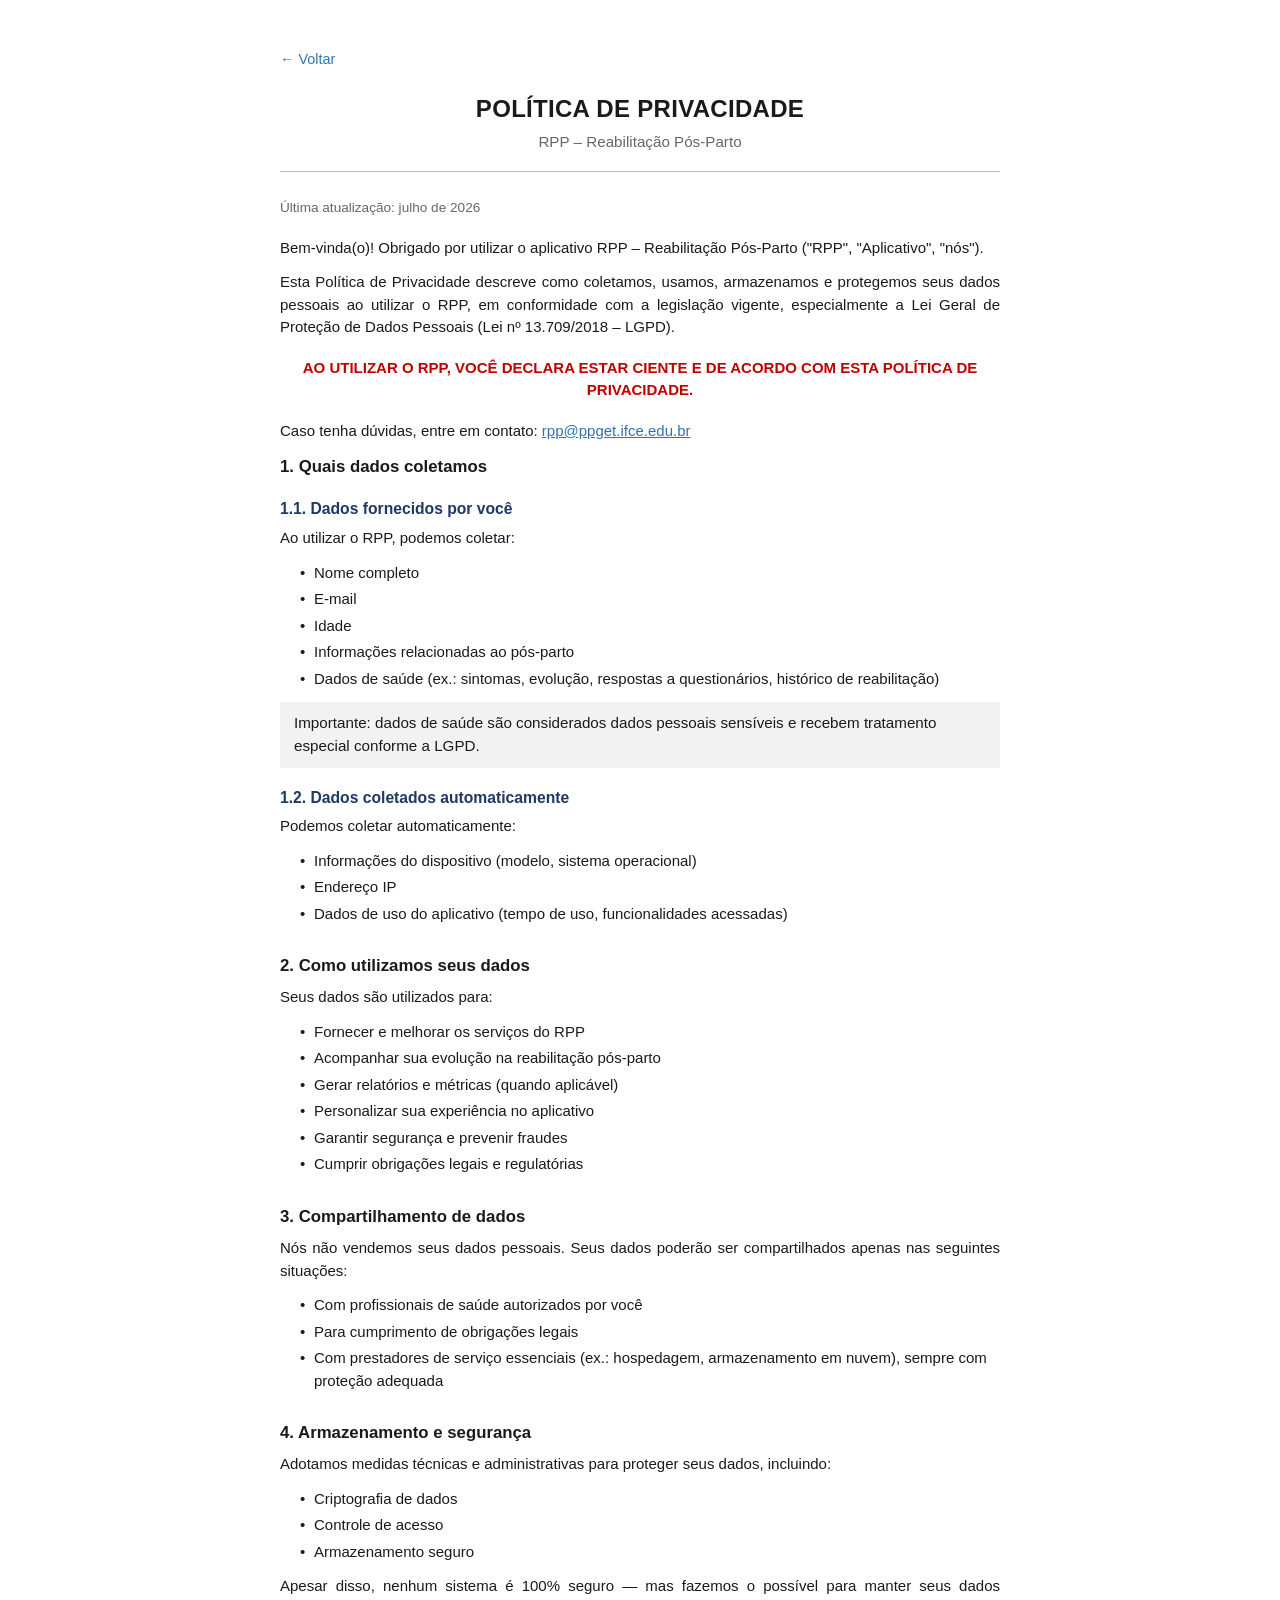
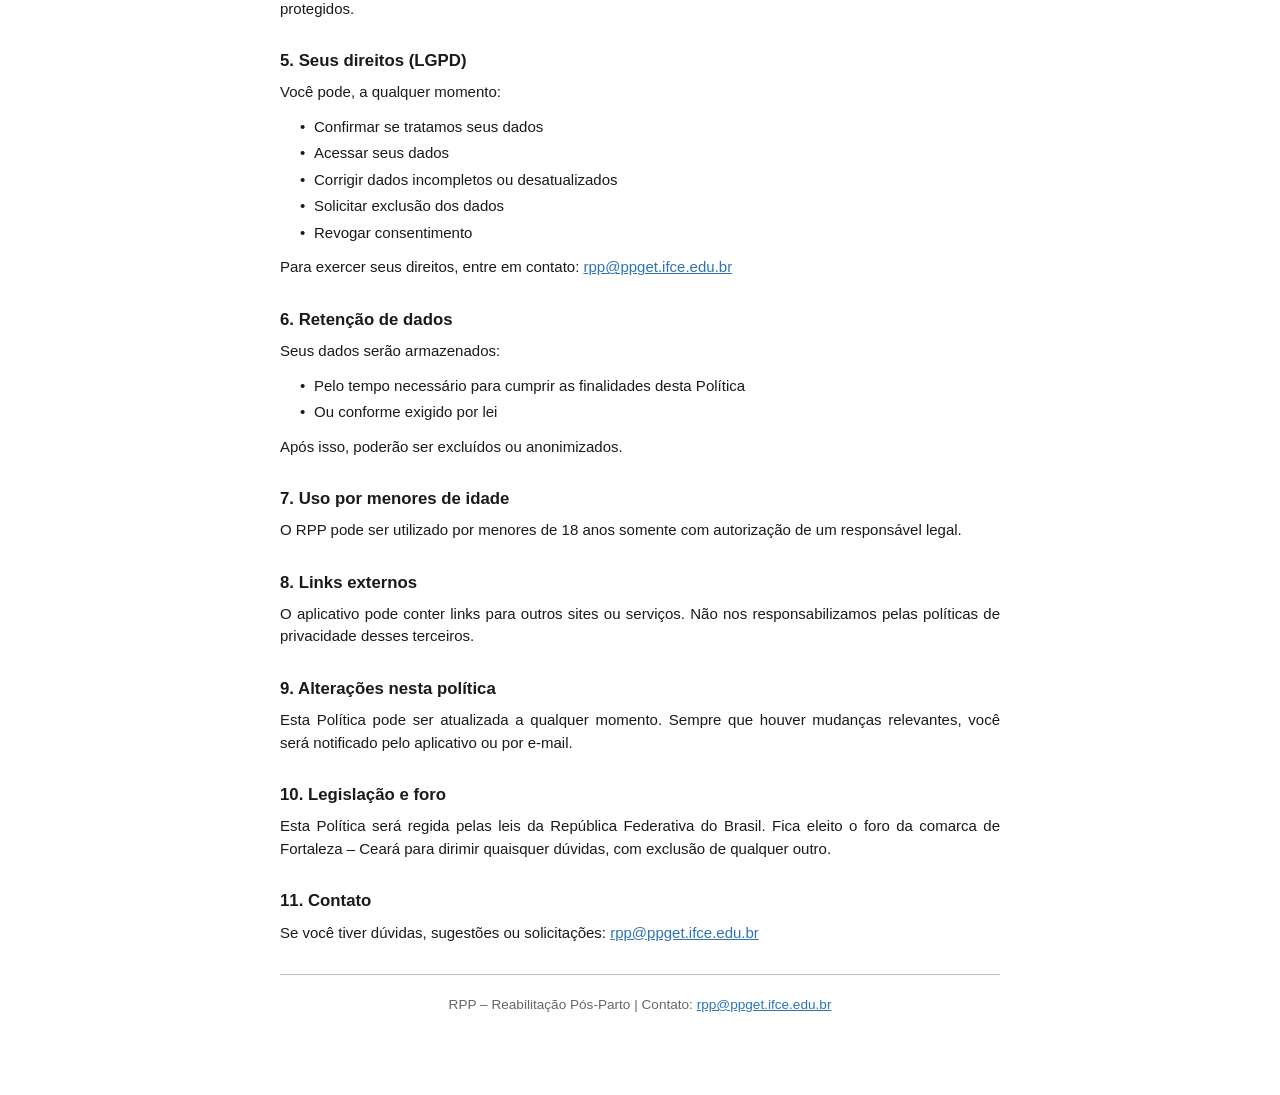
==== privacidade.html @ 52b76fd6 "Documentos legais RPP" ====
<!DOCTYPE html>
<html lang="pt-BR">
<head>
<meta charset="UTF-8">
<meta name="viewport" content="width=device-width, initial-scale=1.0">
<title>Política de Privacidade | RPP – Reabilitação Pós-Parto</title>
<link rel="stylesheet" href="style.css">
</head>
<body>
  <div class="container">
    <a class="back-link" href="index.html">&larr; Voltar</a>

    <h1 class="doc-title">POLÍTICA DE PRIVACIDADE</h1>
    <p class="doc-subtitle">RPP – Reabilitação Pós-Parto</p>
    <hr>

    <p class="updated">Última atualização: julho de 2026</p>

    <p>Bem-vinda(o)! Obrigado por utilizar o aplicativo RPP – Reabilitação Pós-Parto ("RPP", "Aplicativo", "nós").</p>

    <p>Esta Política de Privacidade descreve como coletamos, usamos, armazenamos e protegemos seus dados pessoais ao utilizar o RPP, em conformidade com a legislação vigente, especialmente a Lei Geral de Proteção de Dados Pessoais (Lei nº 13.709/2018 – LGPD).</p>

    <p class="warning">AO UTILIZAR O RPP, VOCÊ DECLARA ESTAR CIENTE E DE ACORDO COM ESTA POLÍTICA DE PRIVACIDADE.</p>

    <p>Caso tenha dúvidas, entre em contato: <a href="mailto:rpp@ppget.ifce.edu.br">rpp@ppget.ifce.edu.br</a></p>

      <h2>1. Quais dados coletamos</h2>

      <h3>1.1. Dados fornecidos por você</h3>
      <p>Ao utilizar o RPP, podemos coletar:</p>
      <ul>
        <li>Nome completo</li>
        <li>E-mail</li>
        <li>Idade</li>
        <li>Informações relacionadas ao pós-parto</li>
        <li>Dados de saúde (ex.: sintomas, evolução, respostas a questionários, histórico de reabilitação)</li>
      </ul>
      <div class="highlight">Importante: dados de saúde são considerados dados pessoais sensíveis e recebem tratamento especial conforme a LGPD.</div>

      <h3>1.2. Dados coletados automaticamente</h3>
      <p>Podemos coletar automaticamente:</p>
      <ul>
        <li>Informações do dispositivo (modelo, sistema operacional)</li>
        <li>Endereço IP</li>
        <li>Dados de uso do aplicativo (tempo de uso, funcionalidades acessadas)</li>
      </ul>

      <h2>2. Como utilizamos seus dados</h2>
      <p>Seus dados são utilizados para:</p>
      <ul>
        <li>Fornecer e melhorar os serviços do RPP</li>
        <li>Acompanhar sua evolução na reabilitação pós-parto</li>
        <li>Gerar relatórios e métricas (quando aplicável)</li>
        <li>Personalizar sua experiência no aplicativo</li>
        <li>Garantir segurança e prevenir fraudes</li>
        <li>Cumprir obrigações legais e regulatórias</li>
      </ul>

      <h2>3. Compartilhamento de dados</h2>
      <p>Nós não vendemos seus dados pessoais. Seus dados poderão ser compartilhados apenas nas seguintes situações:</p>
      <ul>
        <li>Com profissionais de saúde autorizados por você</li>
        <li>Para cumprimento de obrigações legais</li>
        <li>Com prestadores de serviço essenciais (ex.: hospedagem, armazenamento em nuvem), sempre com proteção adequada</li>
      </ul>

      <h2>4. Armazenamento e segurança</h2>
      <p>Adotamos medidas técnicas e administrativas para proteger seus dados, incluindo:</p>
      <ul>
        <li>Criptografia de dados</li>
        <li>Controle de acesso</li>
        <li>Armazenamento seguro</li>
      </ul>
      <p>Apesar disso, nenhum sistema é 100% seguro — mas fazemos o possível para manter seus dados protegidos.</p>

      <h2>5. Seus direitos (LGPD)</h2>
      <p>Você pode, a qualquer momento:</p>
      <ul>
        <li>Confirmar se tratamos seus dados</li>
        <li>Acessar seus dados</li>
        <li>Corrigir dados incompletos ou desatualizados</li>
        <li>Solicitar exclusão dos dados</li>
        <li>Revogar consentimento</li>
      </ul>
      <p>Para exercer seus direitos, entre em contato: <a href="mailto:rpp@ppget.ifce.edu.br">rpp@ppget.ifce.edu.br</a></p>

      <h2>6. Retenção de dados</h2>
      <p>Seus dados serão armazenados:</p>
      <ul>
        <li>Pelo tempo necessário para cumprir as finalidades desta Política</li>
        <li>Ou conforme exigido por lei</li>
      </ul>
      <p>Após isso, poderão ser excluídos ou anonimizados.</p>

      <h2>7. Uso por menores de idade</h2>
      <p>O RPP pode ser utilizado por menores de 18 anos somente com autorização de um responsável legal.</p>

      <h2>8. Links externos</h2>
      <p>O aplicativo pode conter links para outros sites ou serviços. Não nos responsabilizamos pelas políticas de privacidade desses terceiros.</p>

      <h2>9. Alterações nesta política</h2>
      <p>Esta Política pode ser atualizada a qualquer momento. Sempre que houver mudanças relevantes, você será notificado pelo aplicativo ou por e-mail.</p>

      <h2>10. Legislação e foro</h2>
      <p>Esta Política será regida pelas leis da República Federativa do Brasil. Fica eleito o foro da comarca de Fortaleza – Ceará para dirimir quaisquer dúvidas, com exclusão de qualquer outro.</p>

    <h2>11. Contato</h2>
    <p>Se você tiver dúvidas, sugestões ou solicitações: <a href="mailto:rpp@ppget.ifce.edu.br">rpp@ppget.ifce.edu.br</a></p>

    <footer>
      RPP – Reabilitação Pós-Parto | Contato: <a href="mailto:rpp@ppget.ifce.edu.br">rpp@ppget.ifce.edu.br</a>
    </footer>
  </div>
</body>
</html>
---- style.css ----
:root {
  --text: #1a1a1a;
  --muted: #666666;
  --h1: #1a1a1a;
  --h2: #1f3864;
  --link: #2e74b5;
  --warn: #c00000;
  --rule: #bfbfbf;
  --highlight-bg: #f2f2f2;
}

* {
  box-sizing: border-box;
}

body {
  margin: 0;
  font-family: Arial, Helvetica, sans-serif;
  background: #ffffff;
  color: var(--text);
  line-height: 1.5;
  font-size: 15px;
}

.container {
  max-width: 800px;
  margin: 0 auto;
  padding: 48px 40px 40px;
}

.doc-title {
  text-align: center;
  margin: 0 0 4px;
  font-size: 1.5rem;
  font-weight: bold;
  color: var(--h1);
  letter-spacing: 0.3px;
}

.doc-subtitle {
  text-align: center;
  margin: 0 0 18px;
  color: var(--muted);
  font-size: 0.95rem;
}

hr {
  border: none;
  border-top: 1px solid var(--rule);
  margin: 0 0 26px;
}

h2 {
  color: var(--h1);
  font-size: 1.05rem;
  font-weight: bold;
  margin-top: 28px;
  margin-bottom: 8px;
}

h2:first-of-type {
  margin-top: 0;
}

h3 {
  color: var(--h2);
  font-size: 0.98rem;
  font-weight: bold;
  margin-top: 18px;
  margin-bottom: 6px;
}

p {
  margin: 0 0 12px;
  text-align: justify;
}

ul {
  margin: 0 0 12px;
  padding-left: 20px;
  list-style: none;
}

li {
  margin-bottom: 4px;
  position: relative;
  padding-left: 14px;
}

li::before {
  content: "•";
  position: absolute;
  left: 0;
}

.warning {
  color: var(--warn);
  font-weight: bold;
  text-align: center;
  margin: 18px 0;
}

.highlight {
  background: var(--highlight-bg);
  padding: 10px 14px;
  margin: 10px 0 16px;
  font-size: 0.95rem;
}

.updated {
  color: var(--muted);
  font-size: 0.85rem;
  margin-bottom: 18px;
}

a {
  color: var(--link);
}

footer {
  text-align: center;
  color: var(--muted);
  font-size: 0.85rem;
  padding: 20px 20px 40px;
  border-top: 1px solid var(--rule);
  margin-top: 30px;
}

.nav-links {
  text-align: center;
  margin: 30px 0 0;
}

.nav-links a {
  display: inline-block;
  margin: 0 10px;
  font-weight: bold;
  text-decoration: none;
}

.home-list {
  margin-top: 24px;
}

.home-item {
  display: block;
  padding: 14px 0;
  border-bottom: 1px solid var(--rule);
  text-decoration: none;
  color: var(--text);
}

.home-item h3 {
  margin: 0 0 2px;
  color: var(--h2);
}

.home-item span {
  color: var(--muted);
  font-size: 0.9rem;
}

.back-link {
  display: inline-block;
  margin-bottom: 20px;
  font-size: 0.9rem;
  text-decoration: none;
}
                                                
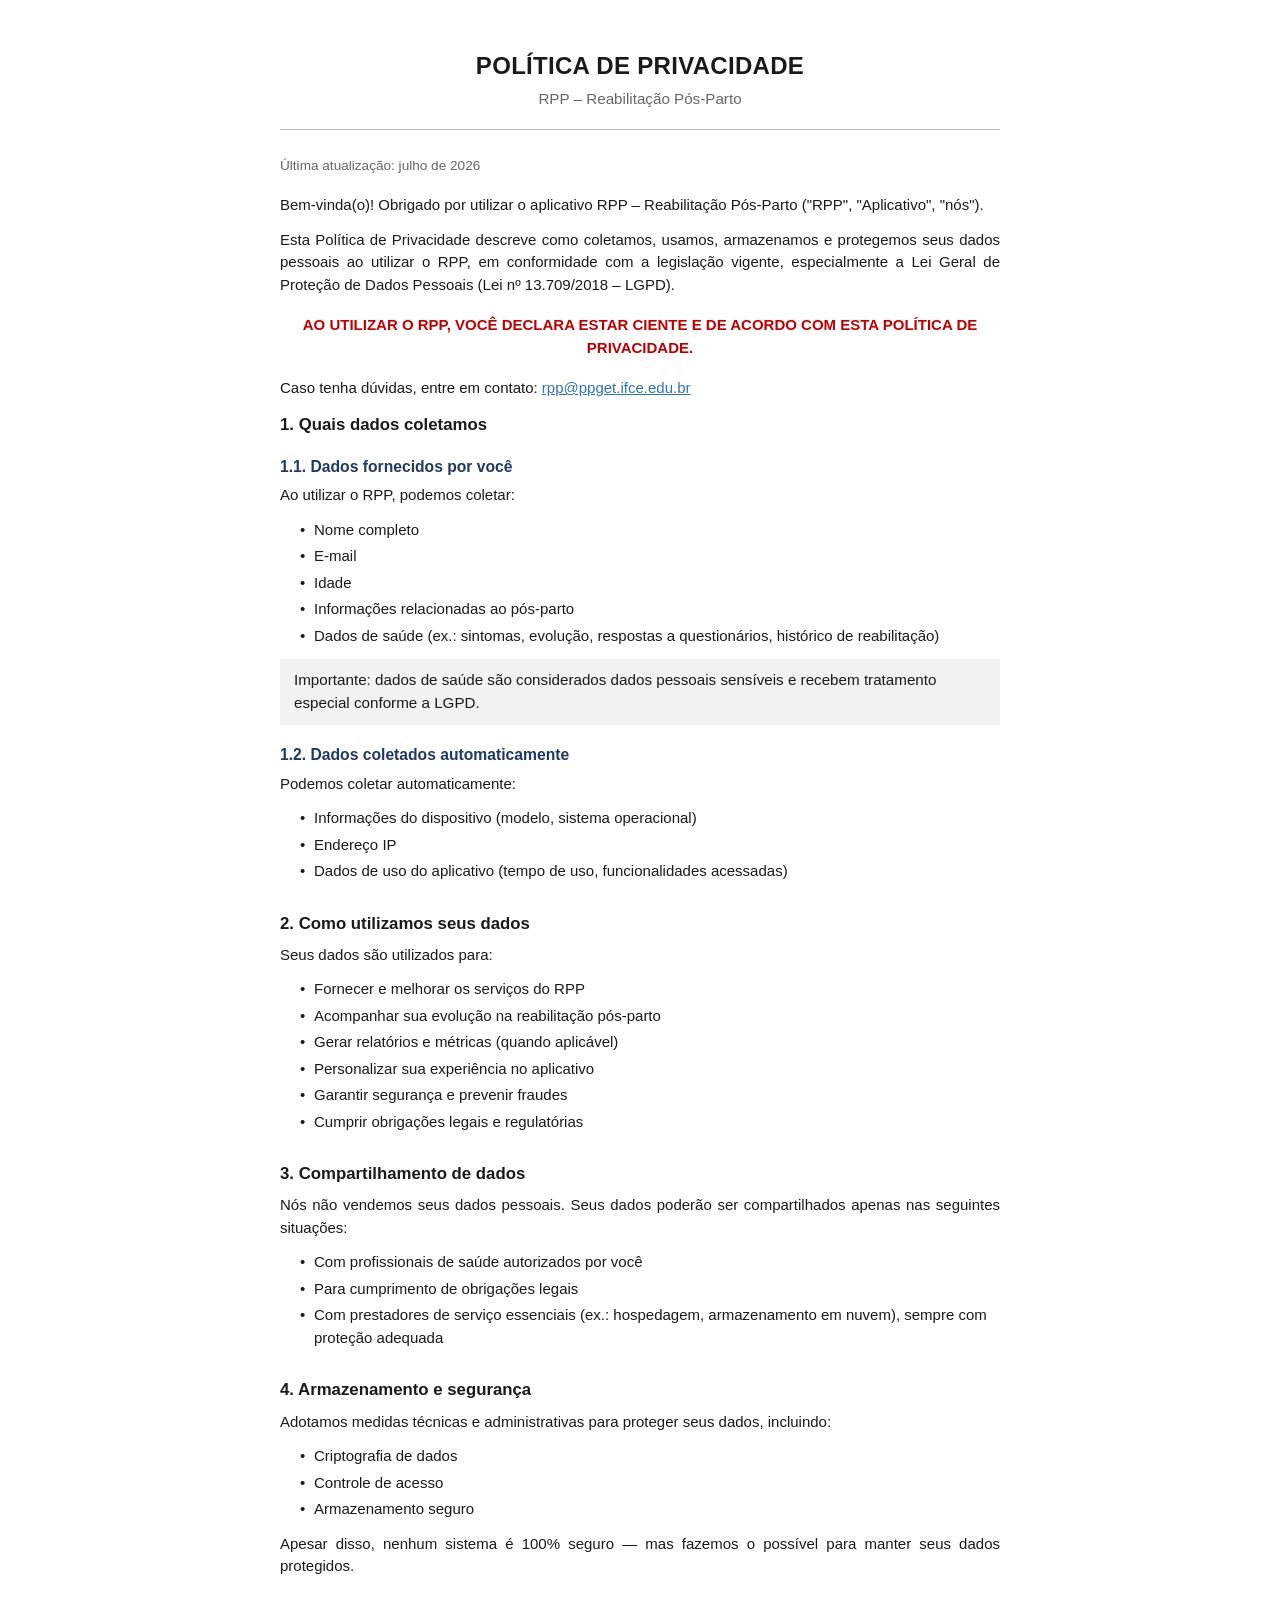
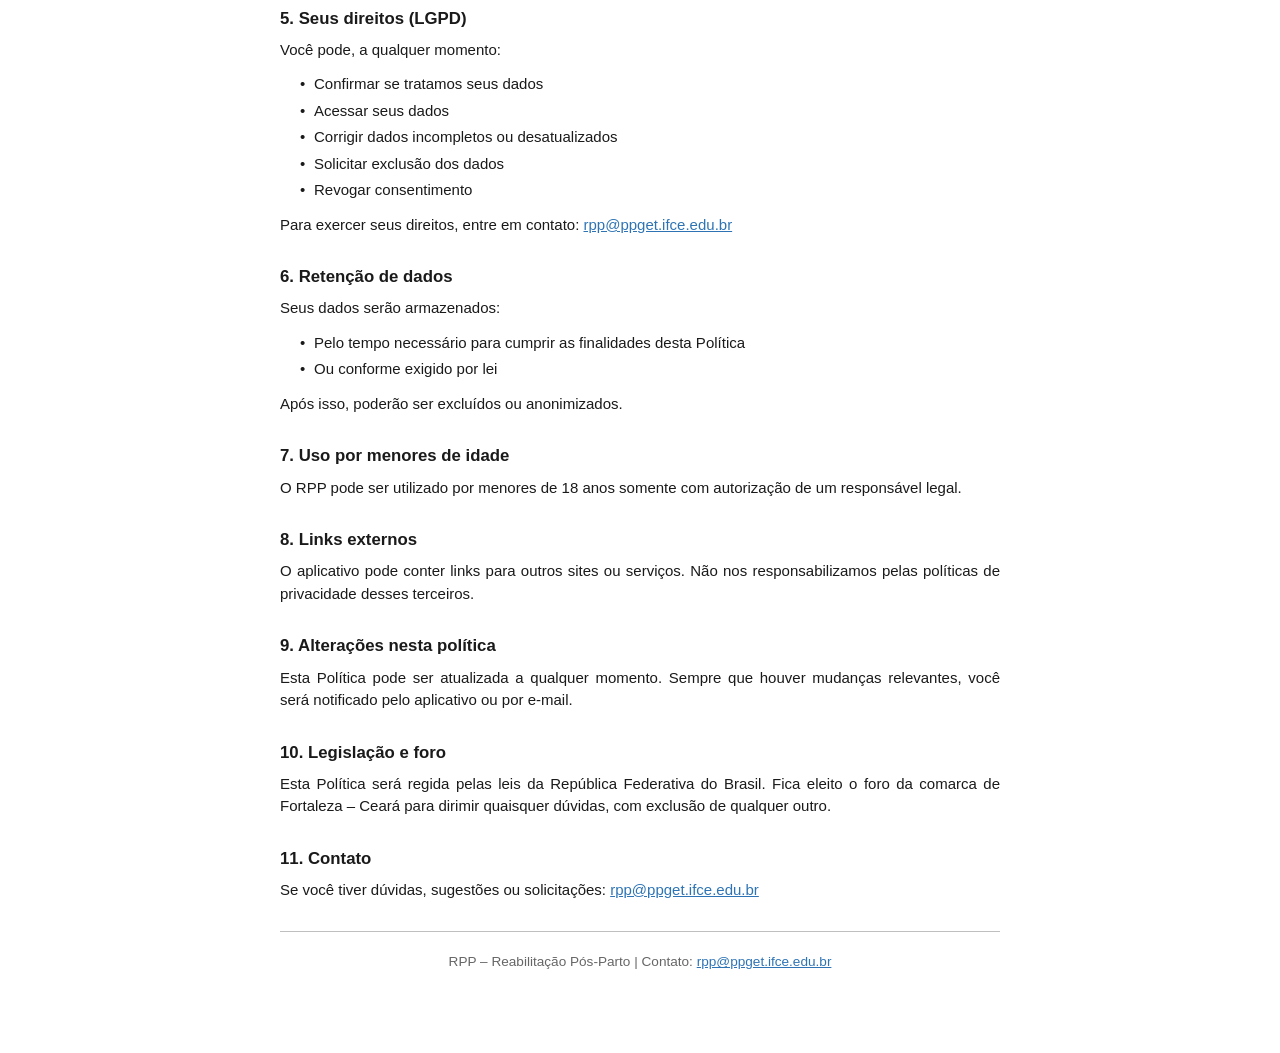
==== commit 27e69625: "Ajustes no documentos" ====
--- a/privacidade.html
+++ b/privacidade.html
@@ -8,8 +8,7 @@
 </head>
 <body>
   <div class="container">
-    <a class="back-link" href="index.html">&larr; Voltar</a>
-
+    
     <h1 class="doc-title">POLÍTICA DE PRIVACIDADE</h1>
     <p class="doc-subtitle">RPP – Reabilitação Pós-Parto</p>
     <hr>
